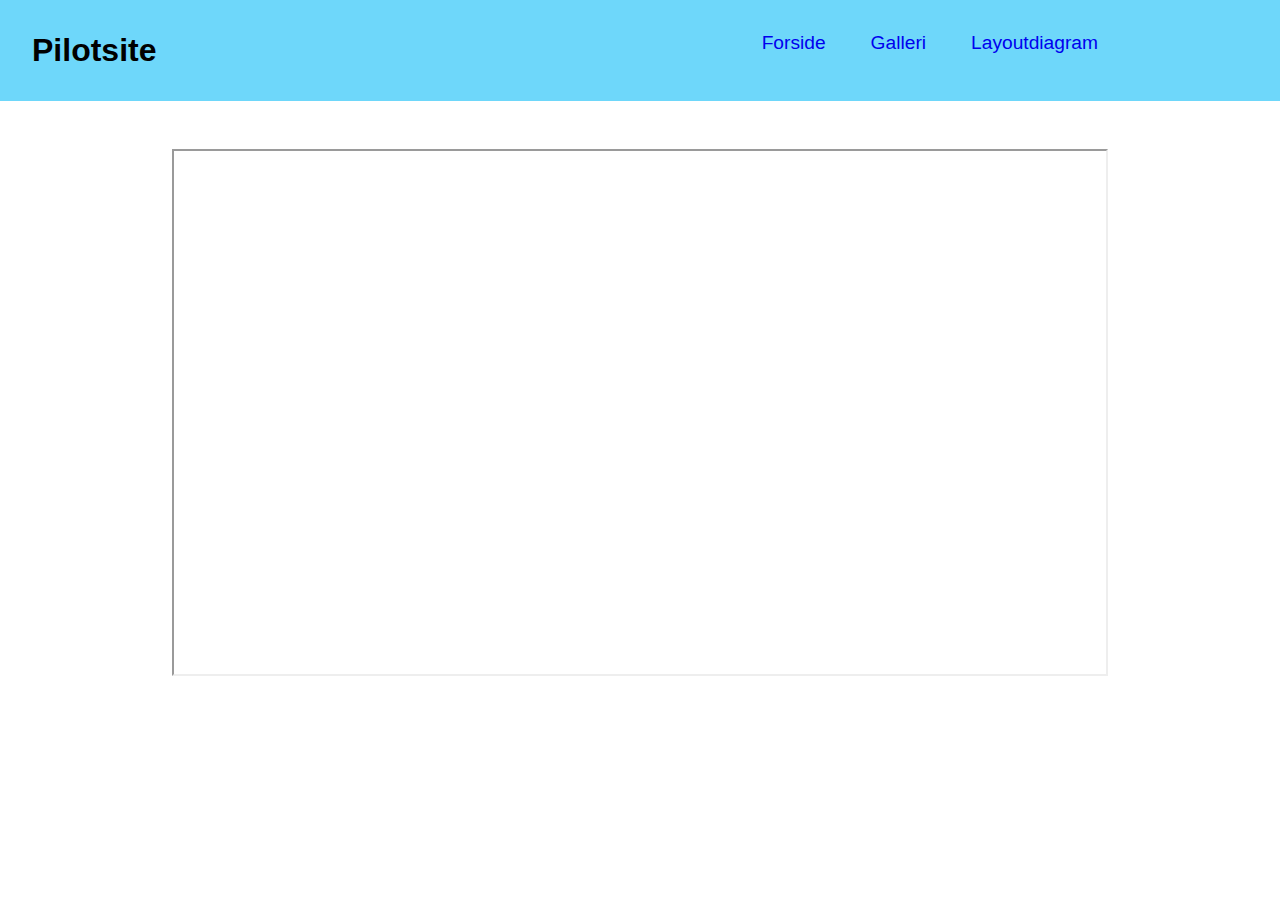
==== side2.html @ 9d05a330 "first commit" ====
<!DOCTYPE html>
<html lang="da">
  <head>
    <meta charset="UTF-8" />
    <meta http-equiv="X-UA-Compatible" content="IE=edge" />
    <meta name="viewport" content="width=device-width, initial-scale=1.0" />
    <title>Layoutdiagram</title>
    <link rel="stylesheet" href="style.css" />
    <meta name="robots" content="noindex" />
  </head>
  <body>
    <header class="banner">
      <h1>Pilotsite</h1>
      <nav>
        <ul>
          <li><a href="index.html">Forside</a></li>

          <li><a href="side2.html">Galleri</a></li>

          <li><a href="side3.html">Layoutdiagram</a></li>
        </ul>
      </nav>
    </header>
    <main>
      <iframe>
        width="560" height="315" src="https://www.youtube.com/embed/t1vV5XlqKLM"
        title="YouTube video player" frameborder="0" allow="accelerometer;
        autoplay; clipboard-write; encrypted-media; gyroscope;
        picture-in-picture" allowfullscreen
      </iframe>

      <div class="galleri">
        <!-- Indsæt billeder -->
      </div>
    </main>
  </body>
</html>
---- style.css ----
* {
  box-sizing: border-box;
  margin: 0;
}

img {
  vertical-align: middle;
  width: 100%;
  height: auto;
}

video {
  width: 500px;
}

/* .video {
  display: flex;
  justify-content: center;
} */

.banner {
  display: flex;
  justify-content: space-between;
  background: #6ed7fa;
  padding: 2rem;
}

header nav ul {
  display: flex;
  gap: 45px;
  list-style: none;
  margin-right: 150px;
}

a {
  text-decoration: none;
  font-family: Arial, Helvetica, sans-serif;
  font-size: 1.2rem;
}

body {
}

h1 {
  font-family: Arial, Helvetica, sans-serif;
}

/* main {
  margin: 10px;
  max-width: 1000px;
} */

main {
  max-width: 1000px;
  margin-inline: auto;
  padding-inline: 2rem;
  margin-block: 3rem;
}

article {
  display: grid;
  grid-template-columns: 1fr 1fr;
  gap: 20px;
}

.video {
  grid-column: 1 / span 1;
}

.tekst {
  grid-column: 2 / span 1;
}

/* Typografi */
h3 {
  font-size: 1.5rem;
  margin-bottom: 0.5rem;
}

p {
  max-width: 65ch;
  font-size: 1.1rem;
  line-height: 1.6;
}

/* iframe er ikke responsiv ved indsættelse, derfor skrives dette */
iframe {
  width: 100%;
  height: auto;
  aspect-ratio: 16/9;
}

/* img,
video {
  width: 100%;
  height: auto;
  display: block;
} */
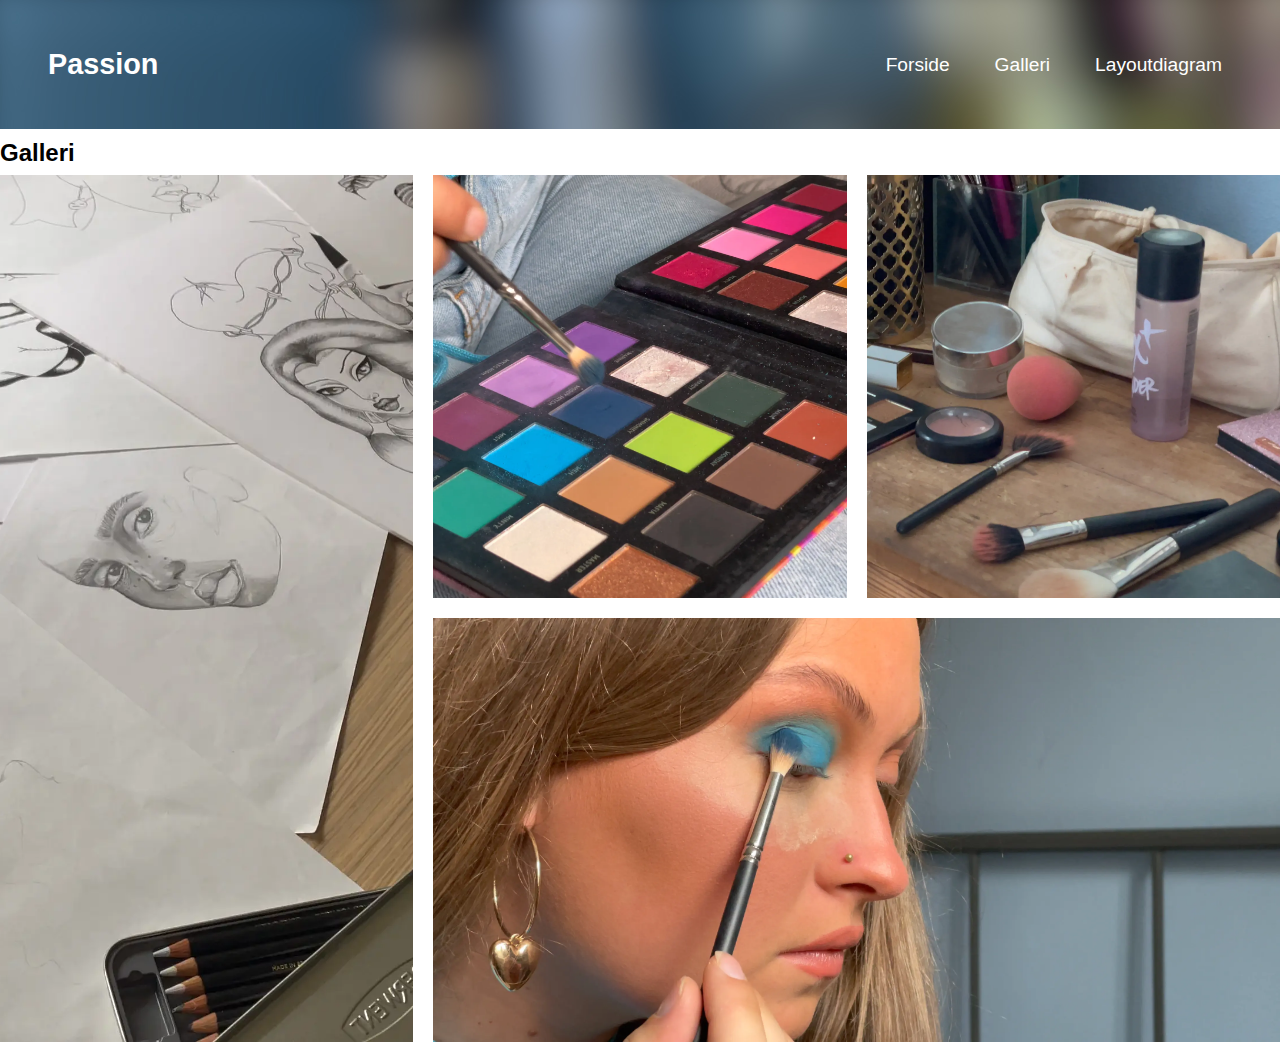
==== commit 69b468f5: "after help" ====
--- a/side2.html
+++ b/side2.html
@@ -4,13 +4,15 @@
     <meta charset="UTF-8" />
     <meta http-equiv="X-UA-Compatible" content="IE=edge" />
     <meta name="viewport" content="width=device-width, initial-scale=1.0" />
-    <title>Layoutdiagram</title>
+    <title>Galleri</title>
     <link rel="stylesheet" href="style.css" />
     <meta name="robots" content="noindex" />
   </head>
   <body>
     <header class="banner">
-      <h1>Pilotsite</h1>
+      <div class="logo">
+        <a href="index.html">Passion</a>
+      </div>
       <nav>
         <ul>
           <li><a href="index.html">Forside</a></li>
@@ -22,15 +24,31 @@
       </nav>
     </header>
     <main>
-      <iframe>
-        width="560" height="315" src="https://www.youtube.com/embed/t1vV5XlqKLM"
-        title="YouTube video player" frameborder="0" allow="accelerometer;
-        autoplay; clipboard-write; encrypted-media; gyroscope;
-        picture-in-picture" allowfullscreen
-      </iframe>
+      <h3>Galleri</h3>
+      <div class="galleri">
+        <img
+          class="billede_1"
+          src="billeder/billede_hoej.webp"
+          alt="Højformat billede"
+        />
+        <img
+          class="billede_2"
+          src="billeder/billede_kvadrat1.webp"
+          alt="Kvadrat
+        billede"
+        />
+        <img
+          class="billede_3"
+          src="billeder/billede_kvadrat2.webp"
+          alt="Kvadrat billede"
+        />
+        <img
+          class="billede_4"
+          src="billeder/billede_bredformat.webp"
+          alt="Bredformat billede"
+        />
 
-      <div class="galleri">
-        <!-- Indsæt billeder -->
+        <!-- Husk at komprimere billederne til webp -->
       </div>
     </main>
   </body>
--- a/style.css
+++ b/style.css
@@ -4,80 +4,163 @@
 }
 
 img {
-  vertical-align: middle;
+  /* vertical-align: middle; */
   width: 100%;
   height: auto;
+  align-self: stretch;
+  object-fit: cover;
 }
 
 video {
-  width: 500px;
+  width: 437px;
 }
 
-/* .video {
-  display: flex;
-  justify-content: center;
-} */
-
+/* HEADER/BANNER */
 .banner {
   display: flex;
   justify-content: space-between;
-  background: #6ed7fa;
-  padding: 2rem;
+  align-items: center;
+  background: #6cb9cb;
+  padding: 3rem;
+  background-image: url("billeder/pilotvideo_thumbnail.jpg");
+}
+
+.logo a {
+  color: white;
+  font-size: 1.8rem;
+  font-weight: bold;
 }
 
 header nav ul {
   display: flex;
   gap: 45px;
   list-style: none;
-  margin-right: 150px;
+  margin-right: 10px;
 }
 
 a {
   text-decoration: none;
   font-family: Arial, Helvetica, sans-serif;
   font-size: 1.2rem;
+  color: white;
 }
 
-body {
+.section_2,
+.section_4,
+h1 {
+  background-color: #68a7b1;
+  color: white;
 }
 
+section {
+  display: grid;
+  justify-content: center;
+}
+
+.outer_containers {
+  max-width: 1000px;
+  border: 1px solid black;
+}
+
+@media (min-width: 600px) {
+  main {
+    margin: 10px;
+    /* max-width: 1000px; */
+    margin-inline: auto;
+    /* padding-inline: 2rem; */
+    /* margin-block: 3rem; */
+  }
+
+  /* FORSIDE */
+  .section_1 .outer_containers {
+    display: grid;
+    grid-template-columns: 1fr 1fr;
+    gap: 20px;
+    margin-bottom: 50px;
+  }
+
+  .container {
+    display: grid;
+    grid-template-columns: 1fr 1fr;
+    gap: 20px;
+    /* margin-bottom: 50px; */
+    /* padding: 20px; */
+  }
+
+  .section_2 {
+    margin-bottom: 50px;
+  }
+
+  .section_3 {
+    margin-bottom: 50px;
+  }
+
+  .video1 {
+    display: grid;
+    grid-column: 1 / span 1;
+  }
+
+  .video2 {
+    display: grid;
+    grid-column: 2 / span 1;
+  }
+
+  .galleri {
+    display: grid;
+    grid-template-columns: 1fr 1fr;
+    gap: 20px;
+  }
+
+  /* Galleri */
+  .galleri {
+    display: grid;
+    gap: 20px;
+    grid-template-columns: 1fr 1fr 1fr;
+    grid-template-rows: 1fr 1fr;
+    /* margin-bottom: 50px; */
+  }
+
+  .billede_1 {
+    display: grid;
+    grid-column: 1 / span 1;
+    grid-row: 1 / span 2;
+  }
+
+  .billede_2 {
+    display: grid;
+    grid-column: 2 / span 1;
+    grid-row: 1 / span 1;
+  }
+
+  .billede_3 {
+    display: grid;
+    grid-column: 3 / span 1;
+    grid-row: 1 / span 1;
+  }
+
+  .billede_4 {
+    display: grid;
+    grid-column: 2 / span 2;
+    grid-row: 2 / span 1;
+  }
+
+  .section_4 {
+  }
+}
+
+/* TYPOGRAFI */
 h1 {
   font-family: Arial, Helvetica, sans-serif;
 }
 
-/* main {
-  margin: 10px;
-  max-width: 1000px;
-} */
-
-main {
-  max-width: 1000px;
-  margin-inline: auto;
-  padding-inline: 2rem;
-  margin-block: 3rem;
-}
-
-article {
-  display: grid;
-  grid-template-columns: 1fr 1fr;
-  gap: 20px;
-}
-
-.video {
-  grid-column: 1 / span 1;
-}
-
-.tekst {
-  grid-column: 2 / span 1;
-}
-
-/* Typografi */
 h3 {
+  font-family: Arial, Helvetica, sans-serif;
   font-size: 1.5rem;
   margin-bottom: 0.5rem;
 }
 
 p {
+  font-family: Arial, Helvetica, sans-serif;
   max-width: 65ch;
   font-size: 1.1rem;
   line-height: 1.6;
